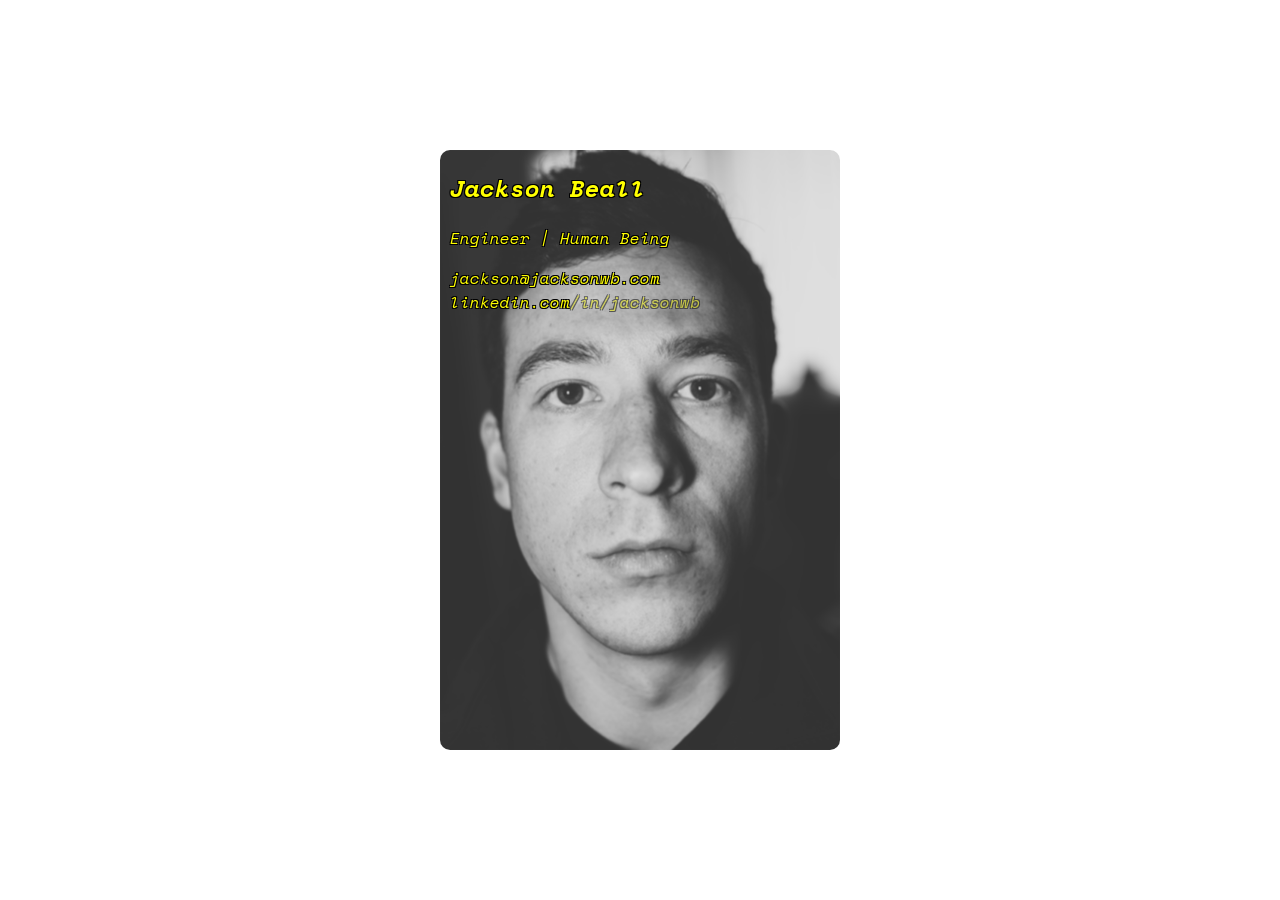
==== index.html @ fd634942 "First version of website" ====
<!DOCTYPE html>
<html>
<head>
	<meta name="viewport" content="width=device-width, initial-scale=1">
	<title>Jackson Lives Here Sometimes</title>
	<link rel="stylesheet" type="text/css" href="style.css?v=1.5">
	<link href="https://fonts.googleapis.com/css?family=Space+Mono:400,400i" rel="stylesheet">
	<link rel="icon" type="image/png" href="favicon-32.png" sizes="32x32"> 
	<script type="text/javascript" src="app.js" async></script>
</head>
<body>
	<div class=float>
		<div class=text>
			<h2>Jackson Beall</h2>
			<p>Engineer | Human Being</p>
			<ul class=list>
				<li><a class='js-emailcopybtn' href='#'>jackson@jacksonwb.com</li>
				<li><a href="https://www.linkedin.com/in/jacksonwb">linkedin.com<span class=link-tail>/in/jacksonwb</span></a></li>
			</ul>
		</div>
		<div id=tooltip class=tooltip><p>Email address copied to clipboard</p></div>
	</div>
</body>
</html>
---- style.css ----
p {
	text-shadow:
   -1px -1px 0 #000,  
    1px -1px 0 #000,
    -1px 1px 0 #000,
     1px 1px 0 #000
}

h2 {
	text-shadow:
   -1px -1px 0 #000,  
    1px -1px 0 #000,
    -1px 1px 0 #000,
     1px 1px 0 #000
}

.float {
	position: absolute;
	top: 50%;
  	left: 50%;
 	transform: translate(-50%, -50%);
 	background-image: url("./images/jackson.jpg");
 	background-size: cover;
 	border-radius: 10px;
 	height: 600px;
 	width: 400px;
}

.list {
	list-style-type: none;
	margin: 0;
	padding: 0;
	text-shadow:
   -1px -1px 0 #000,  
    1px -1px 0 #000,
    -1px 1px 0 #000,
     1px 1px 0 #000
}

.link-tail {
	opacity: 0.5;
	transition: 0.5s
}

.text {
	margin-left: 10px;
	color: yellow;
	font-family: 'Space Mono', monospace;
	font-style: italic;
	word-wrap: break-word;
} 

.tooltip {
	text-align: center;
	background-color: rgba(75,75,75,0.6);
	border-radius: 5px;
	width: max-content;
	margin: auto;
	margin-top: 70%;
	max-width: 100%;
	opacity: 0;
	transition: 0.5s;
	
}

.tooltip p {
	padding: 6px;
	color: yellow;
	font-family: 'Space Mono', monospace;
	font-style: italic;
}

.list a {
	color: yellow;
	text-decoration: none;
}

.list a:hover {
	text-decoration: underline;
}

a:hover .link-tail {
	opacity: 1;
	transition: 0.5s;
}

@media only screen and (max-width: 480px) {
	html {
		font-size: 13px;
	}
	.float {
		width: 80vw;
		height: 120vw;
		min-width: 200px;
	}
	.tooltip {
		margin-top: 30%;
	}
}

@media only screen and (max-height: 600px) {
	html {
		font-size: 12px;
	}
	.float {
		width: 53.33vh;
		height: 80vh;
	}
}
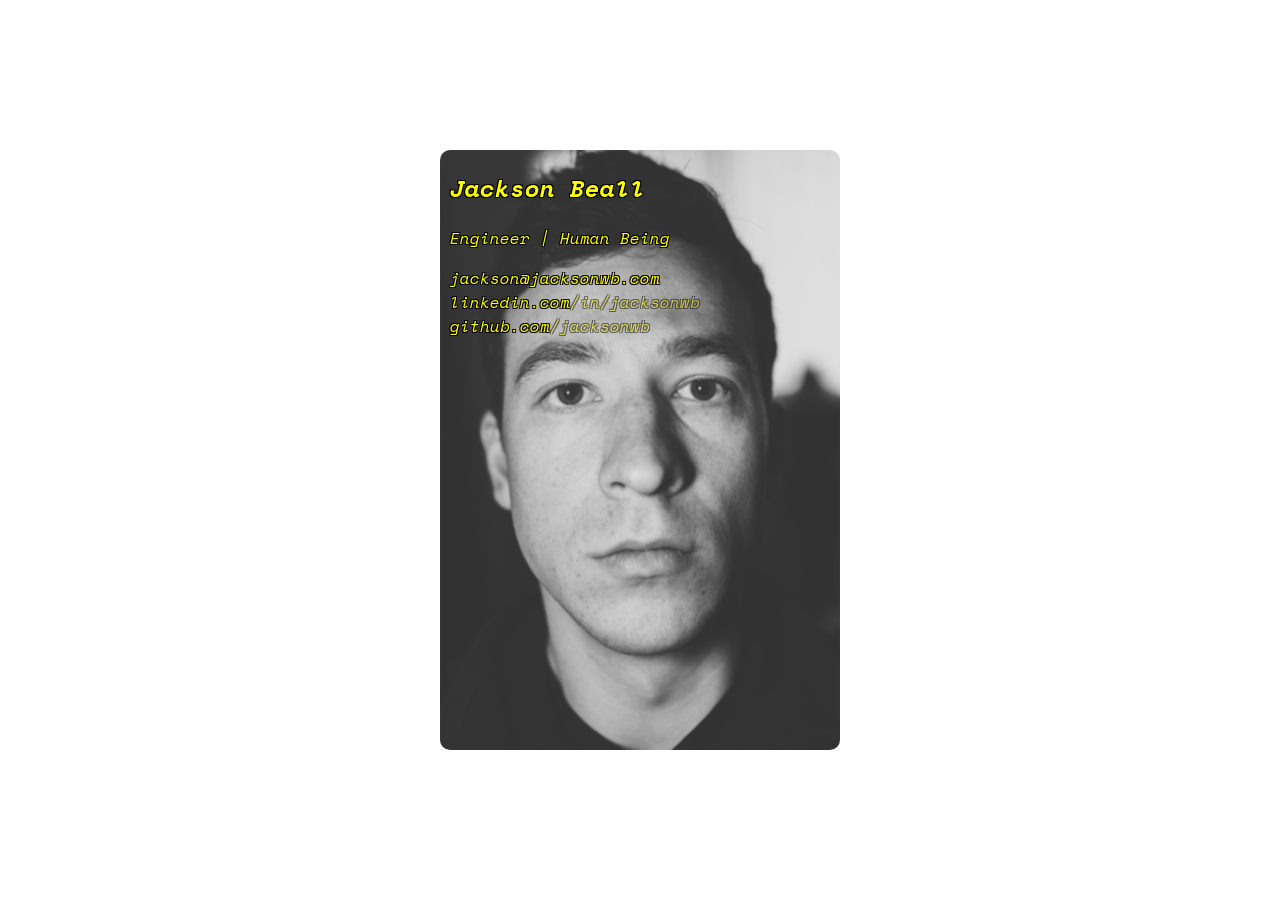
==== commit 836626fb: "Change JS to dynamically inject tooltip" ====
--- a/index.html
+++ b/index.html
@@ -3,10 +3,11 @@
 <head>
 	<meta name="viewport" content="width=device-width, initial-scale=1">
 	<title>Jackson Lives Here Sometimes</title>
+	<script type="text/javascript" src="app.js" async></script>
 	<link rel="stylesheet" type="text/css" href="style.css?v=1.5">
 	<link href="https://fonts.googleapis.com/css?family=Space+Mono:400,400i" rel="stylesheet">
 	<link rel="icon" type="image/png" href="favicon-32.png" sizes="32x32"> 
-	<script type="text/javascript" src="app.js" async></script>
+	
 </head>
 <body>
 	<div class=float>
@@ -16,9 +17,9 @@
 			<ul class=list>
 				<li><a class='js-emailcopybtn' href='#'>jackson@jacksonwb.com</li>
 				<li><a href="https://www.linkedin.com/in/jacksonwb">linkedin.com<span class=link-tail>/in/jacksonwb</span></a></li>
+				<li><a href="https://github.com/jacksonwb">github.com<span class=link-tail>/jacksonwb</span></a></li>
 			</ul>
 		</div>
-		<div id=tooltip class=tooltip><p>Email address copied to clipboard</p></div>
 	</div>
 </body>
 </html>
--- a/style.css
+++ b/style.css
@@ -58,8 +58,7 @@
 	margin: auto;
 	margin-top: 70%;
 	max-width: 100%;
-	opacity: 0;
-	transition: 0.5s;
+	transition: opacity 0.5s;
 	
 }
 
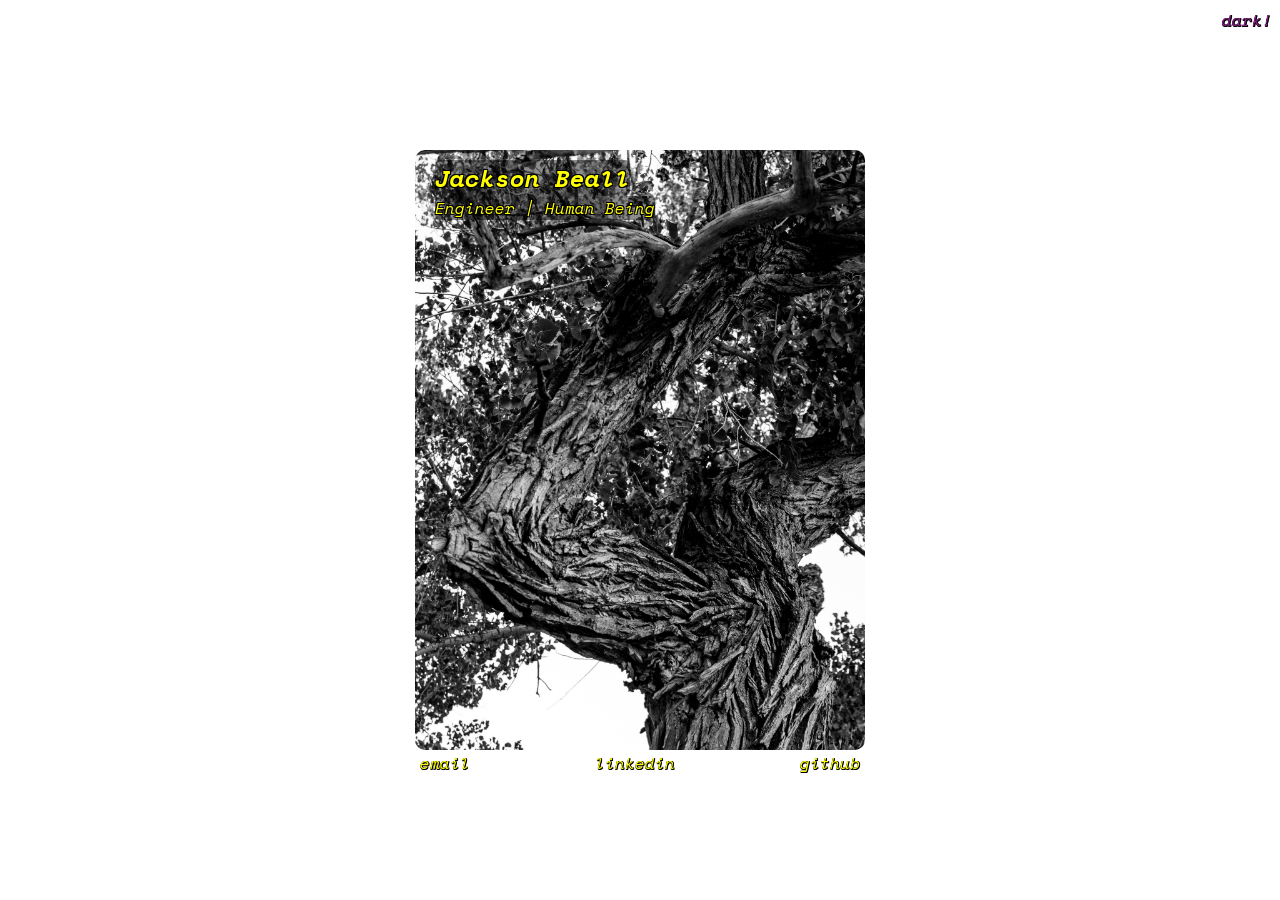
==== commit 54c078aa: "update images, add dark mode" ====
--- a/index.html
+++ b/index.html
@@ -1,3 +1,11 @@
+<!--- Nothing to see here! >
+ -------------------------
+        \   ^__^
+         \  (oo)\_______
+            (__)\       )\/\
+                ||----w |
+				||     ||
+-->
 <!DOCTYPE html>
 <html>
 <head>
@@ -10,16 +18,21 @@
 	
 </head>
 <body>
-	<div class=float>
-		<div class=text>
-			<h2>Jackson Beall</h2>
-			<p>Engineer | Human Being</p>
-			<ul class=list>
-				<li><a class='js-emailcopybtn' href='#'>jackson@jacksonwb.com</li>
-				<li><a href="https://www.linkedin.com/in/jacksonwb">linkedin.com<span class=link-tail>/in/jacksonwb</span></a></li>
-				<li><a href="https://github.com/jacksonwb">github.com<span class=link-tail>/jacksonwb</span></a></li>
-			</ul>
+	<a class="dark-text switch" id='toggle'>dark!</a>
+	<div class=container>
+	<div class=float id='main-img'>
+		<div class="text title">
+			<h2 class=back-fade>Jackson Beall</h2>
+			<p class=back-fade>Engineer | Human Being</p>
 		</div>
+		<div class="text bottom" id=links>		
+			<div class=list id=list>
+				<a class='js-emailcopybtn' href='#'>email</a>
+				<a href="https://www.linkedin.com/in/jacksonwb">linkedin</a>
+				<a href="https://github.com/jacksonwb">github</a>
+			</div>
+		</div>
+	</div>
 	</div>
 </body>
 </html>
--- a/style.css
+++ b/style.css
@@ -1,3 +1,7 @@
+body {
+	transition: background-color 0.5s ease-in;
+}
+
 p {
 	text-shadow:
    -1px -1px 0 #000,  
@@ -14,27 +18,40 @@
      1px 1px 0 #000
 }
 
+.container {
+	visibility: hidden;
+	transition: opacity 0.25s ease-in;
+	opacity: 0;
+}
+
 .float {
 	position: absolute;
+	display: flex;
+	flex-direction: column;
+	justify-content: space-between;
 	top: 50%;
   	left: 50%;
  	transform: translate(-50%, -50%);
- 	background-image: url("./images/jackson.jpg");
+ 	background-image: url("./images/tree.jpg");
  	background-size: cover;
  	border-radius: 10px;
  	height: 600px;
- 	width: 400px;
+ 	width: 450px;
 }
 
 .list {
+	transform: translate(0px, 30px);
+	display: flex;
+	flex-direction: row;
+	justify-content: space-between;
 	list-style-type: none;
-	margin: 0;
+	margin: 5px;
 	padding: 0;
 	text-shadow:
-   -1px -1px 0 #000,  
-    1px -1px 0 #000,
-    -1px 1px 0 #000,
-     1px 1px 0 #000
+   -0.5px -0.5px 0 #000,  
+    0.5px -0.5px 0 #000,
+    -0.5px 0.5px 0 #000,
+     0.5px 0.5px 0 #000;
 }
 
 .link-tail {
@@ -43,12 +60,54 @@
 }
 
 .text {
-	margin-left: 10px;
 	color: yellow;
 	font-family: 'Space Mono', monospace;
 	font-style: italic;
 	word-wrap: break-word;
 } 
+
+.dark-text {
+	color: rgb(139, 35, 139);
+	font-family: 'Space Mono', monospace;
+	font-style: italic;
+	word-wrap: break-word;
+	text-shadow:
+   -0.5px -0.5px 0 #000,  
+    0.5px -0.5px 0 #000,
+    -0.5px 0.5px 0 #000,
+     0.5px 0.5px 0 #000;
+} 
+
+.switch {
+	float: right;	
+}
+
+.switch:hover {
+	text-decoration: underline;
+}
+
+.back-fade {
+	background-color: rgba(0, 0, 0, 0.438);
+	border-radius: 5px;
+	box-shadow: 1em;
+}
+
+.title {
+	margin-left: 10px;
+	margin-top: 10px;
+	padding-left: 10px;
+}
+
+.text h2 {
+	display: inline-block;
+	margin: 0px;
+	margin-right: 20px;
+}
+
+.text p {
+	display: inline-block;
+	margin: 0px;
+}
 
 .tooltip {
 	text-align: center;
@@ -64,14 +123,13 @@
 
 .tooltip p {
 	padding: 6px;
-	color: yellow;
 	font-family: 'Space Mono', monospace;
 	font-style: italic;
 }
 
 .list a {
+	text-decoration: none;
 	color: yellow;
-	text-decoration: none;
 }
 
 .list a:hover {
